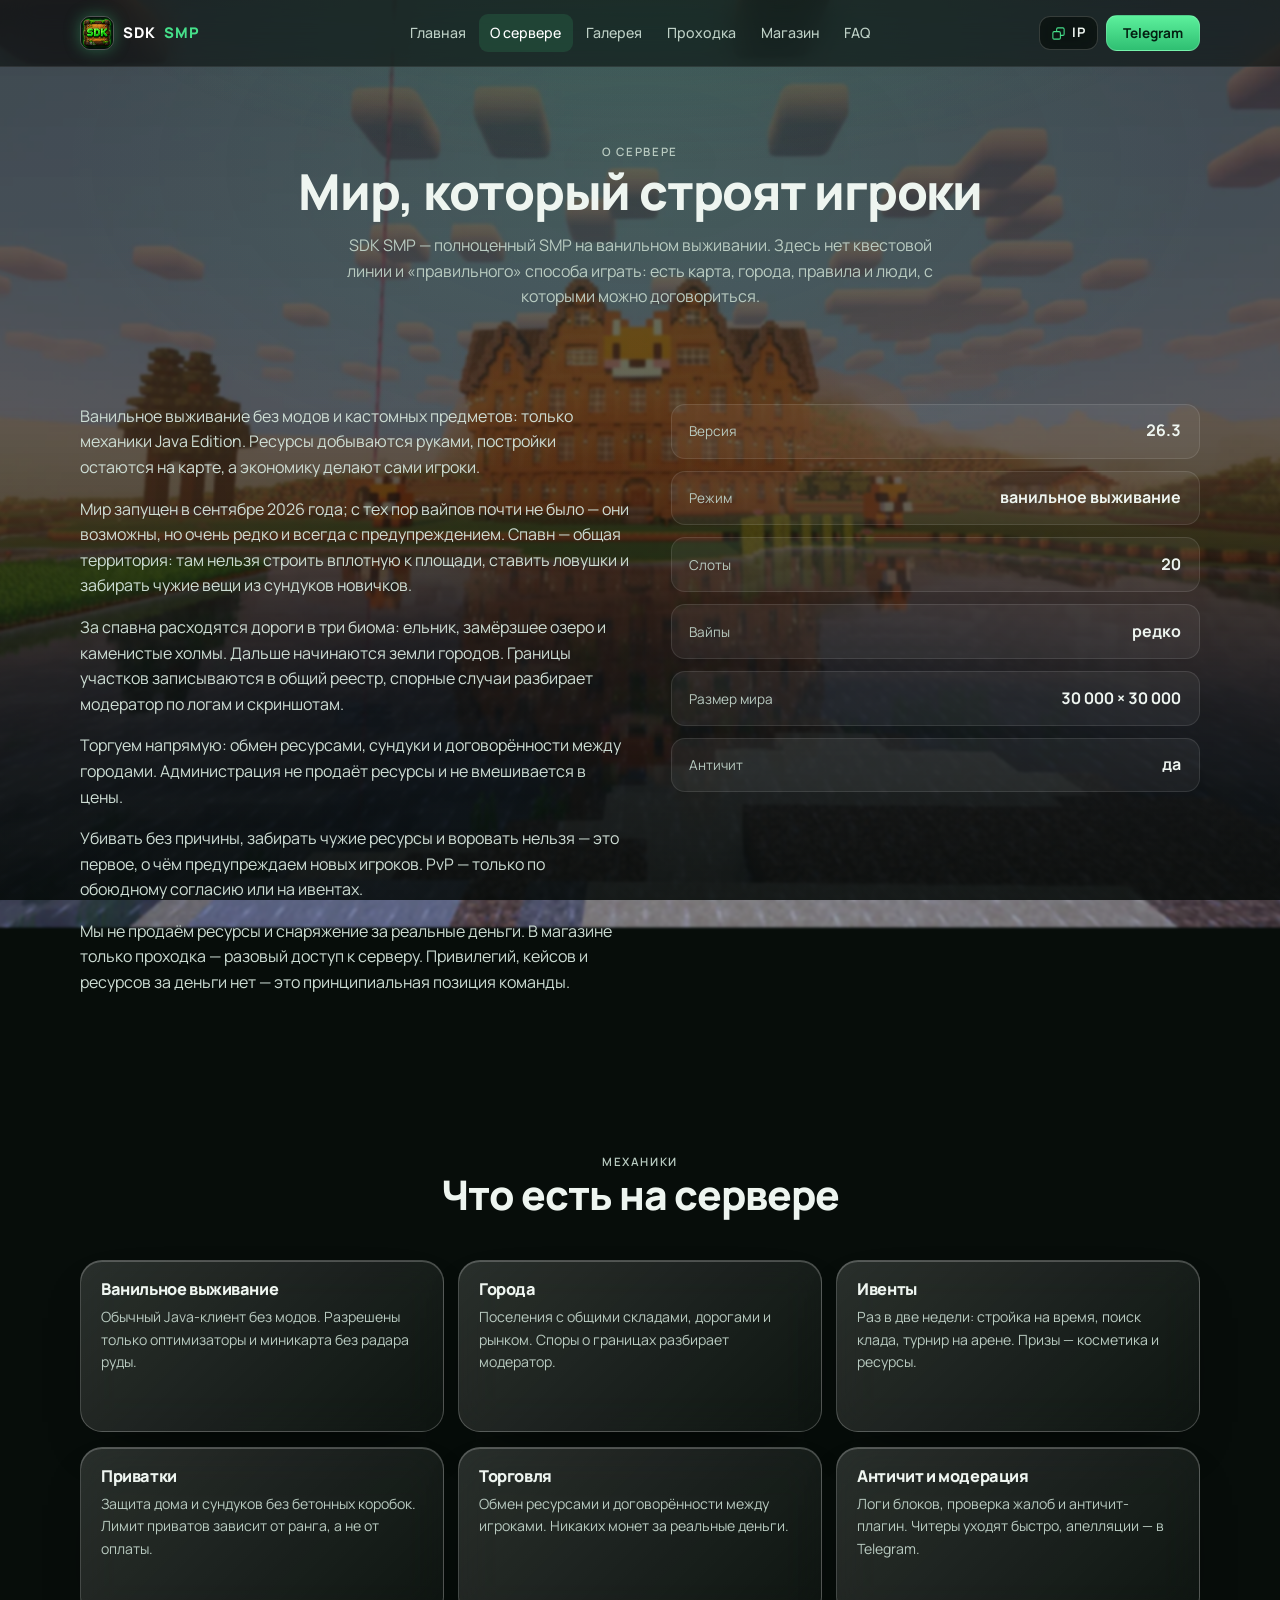
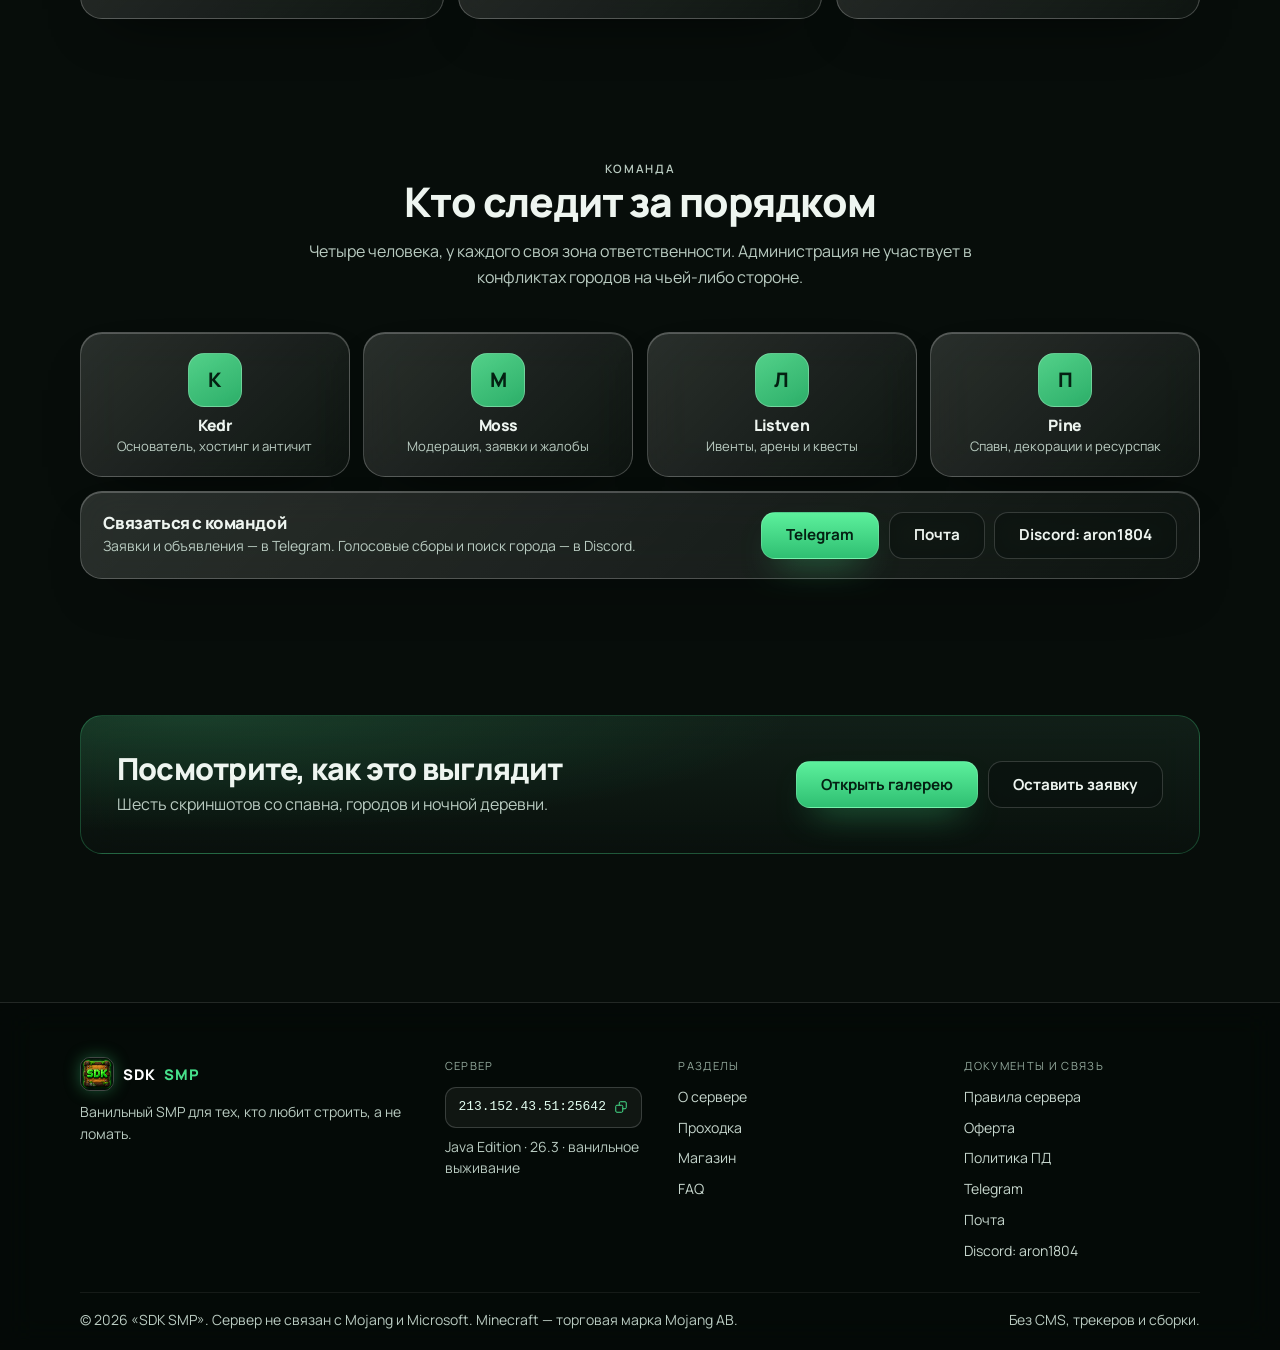
==== about.html @ 823f4a0c "Add files via upload" ====
<!doctype html>
<html lang="ru">
<head>
<meta charset="utf-8">
<meta name="viewport" content="width=device-width, initial-scale=1">
<title>О сервере — SDK SMP</title>
<meta name="description" content="SDK SMP — полноценный SMP на ванильном выживании: города, торговля, правила и античит. Закрытый Java-сервер, редкие вайпы.">
<link rel="canonical" href="https://example.com/about.html">
<meta name="theme-color" content="#070d0a">
<meta property="og:type" content="website">
<meta property="og:locale" content="ru_RU">
<meta property="og:site_name" content="SDK SMP">
<meta property="og:title" content="О сервере — SDK SMP">
<meta property="og:description" content="Полноценный SMP на ванильном выживании: города, торговля и античит. Редкие вайпы.">
<meta property="og:url" content="https://example.com/about.html">
<meta property="og:image" content="https://example.com/assets/img/og.jpg">
<meta name="twitter:card" content="summary_large_image">
<link rel="icon" href="assets/img/favicon.png" type="image/png">
<link rel="apple-touch-icon" href="assets/img/apple-touch-icon.png">
<link rel="preconnect" href="https://fonts.googleapis.com">
<link rel="preconnect" href="https://fonts.gstatic.com" crossorigin>
<link href="https://fonts.googleapis.com/css2?family=Manrope:wght@400;500;700;800&display=swap" rel="stylesheet">
<script>document.documentElement.classList.add("js");</script>
<link rel="stylesheet" href="assets/css/style.css">
<script src="assets/js/config.js" defer></script>
<script src="assets/js/app.js" defer></script>
</head>
<body>
<a class="skip" href="#main">Перейти к содержимому</a>

<header class="top">
  <div class="shell top__in">
    <a class="logo" href="index.html"><img class="logo__mark" src="assets/img/logo-128.png" alt="" width="34" height="34">SDK <b>SMP</b></a>
    <nav class="menu" id="menu" aria-label="Основная навигация">
      <a href="index.html">Главная</a>
      <a href="about.html" class="is-active" aria-current="page">О сервере</a>
      <a href="gallery.html">Галерея</a>
      <a href="join.html">Проходка</a>
      <a href="store.html">Магазин</a>
      <a href="faq.html">FAQ</a>
    </nav>
    <div class="top__act">
      <button class="btn btn--dark btn--sm head-ip" type="button" data-copy-ip aria-label="Скопировать IP сервера"><svg viewBox="0 0 24 24" width="15" height="15" aria-hidden="true"><path d="M9 9V5a2 2 0 0 1 2-2h8a2 2 0 0 1 2 2v8a2 2 0 0 1-2 2h-4M3 11a2 2 0 0 1 2-2h8a2 2 0 0 1 2 2v8a2 2 0 0 1-2 2H5a2 2 0 0 1-2-2z" fill="none" stroke="currentColor" stroke-width="1.7" stroke-linejoin="round"/></svg><span>IP</span></button>
      <a class="btn btn--green btn--sm" href="#" data-link="telegram">Telegram</a>
      <button class="burger" type="button" aria-expanded="false" aria-controls="menu" aria-label="Открыть меню"><span></span><span></span><span></span></button>
    </div>
  </div>
</header>

<main id="main">
  <section class="page-head">
    <div class="shell">
      <p class="eyebrow">О сервере</p>
      <h1>Мир, который строят игроки</h1>
      <p>SDK SMP — полноценный SMP на ванильном выживании. Здесь нет квестовой линии и «правильного» способа играть: есть карта, города, правила и люди, с которыми можно договориться.</p>
    </div>
  </section>

  <section class="section section--tight">
    <div class="shell">
      <div class="about">
        <div data-reveal>
          <p>Ванильное выживание без модов и кастомных предметов: только механики Java Edition. Ресурсы добываются руками, постройки остаются на карте, а экономику делают сами игроки.</p>
          <p>Мир запущен в сентябре 2026 года; с тех пор вайпов почти не было — они возможны, но очень редко и всегда с предупреждением. Спавн — общая территория: там нельзя строить вплотную к площади, ставить ловушки и забирать чужие вещи из сундуков новичков.</p>
          <p>За спавна расходятся дороги в три биома: ельник, замёрзшее озеро и каменистые холмы. Дальше начинаются земли городов. Границы участков записываются в общий реестр, спорные случаи разбирает модератор по логам и скриншотам.</p>
          <p>Торгуем напрямую: обмен ресурсами, сундуки и договорённости между городами. Администрация не продаёт ресурсы и не вмешивается в цены.</p>
          <p>Убивать без причины, забирать чужие ресурсы и воровать нельзя — это первое, о чём предупреждаем новых игроков. PvP — только по обоюдному согласию или на ивентах.</p>
          <p>Мы не продаём ресурсы и снаряжение за реальные деньги. В магазине только проходка — разовый доступ к серверу. Привилегий, кейсов и ресурсов за деньги нет — это принципиальная позиция команды.</p>
        </div>

        <aside class="about__aside" data-reveal aria-label="Параметры сервера">
          <div class="aside-row"><span>Версия</span><b data-server="version">26.3</b></div>
          <div class="aside-row"><span>Режим</span><b data-server="mode">ванильное выживание</b></div>
          <div class="aside-row"><span>Слоты</span><b data-server="maxSlots">20</b></div>
          <div class="aside-row"><span>Вайпы</span><b>редко</b></div>
          <div class="aside-row"><span>Размер мира</span><b>30 000 × 30 000</b></div>
          <div class="aside-row"><span>Античит</span><b>да</b></div>
        </aside>
      </div>
    </div>
  </section>

  <section class="section section--tight">
    <div class="shell">
      <div class="section__head" data-reveal>
        <p class="eyebrow">Механики</p>
        <h2>Что есть на сервере</h2>
      </div>

      <div class="cards" data-reveal>
        <article class="tile glass">
          <h3>Ванильное выживание</h3>
          <p>Обычный Java-клиент без модов. Разрешены только оптимизаторы и миникарта без радара руды.</p>
        </article>
        <article class="tile glass">
          <h3>Города</h3>
          <p>Поселения с общими складами, дорогами и рынком. Споры о границах разбирает модератор.</p>
        </article>
        <article class="tile glass">
          <h3>Ивенты</h3>
          <p>Раз в две недели: стройка на время, поиск клада, турнир на арене. Призы — косметика и ресурсы.</p>
        </article>
        <article class="tile glass">
          <h3>Приватки</h3>
          <p>Защита дома и сундуков без бетонных коробок. Лимит приватов зависит от ранга, а не от оплаты.</p>
        </article>
        <article class="tile glass">
          <h3>Торговля</h3>
          <p>Обмен ресурсами и договорённости между игроками. Никаких монет за реальные деньги.</p>
        </article>
        <article class="tile glass">
          <h3>Античит и модерация</h3>
          <p>Логи блоков, проверка жалоб и античит-плагин. Читеры уходят быстро, апелляции — в Telegram.</p>
        </article>
      </div>
    </div>
  </section>

  <section class="section section--tight">
    <div class="shell">
      <div class="section__head" data-reveal>
        <p class="eyebrow">Команда</p>
        <h2>Кто следит за порядком</h2>
        <p>Четыре человека, у каждого своя зона ответственности. Администрация не участвует в конфликтах городов на чьей-либо стороне.</p>
      </div>

      <div class="team" data-reveal>
        <article class="member glass"><span class="avatar" aria-hidden="true">К</span><h3>Kedr</h3><p>Основатель, хостинг и античит</p></article>
        <article class="member glass"><span class="avatar" aria-hidden="true">М</span><h3>Moss</h3><p>Модерация, заявки и жалобы</p></article>
        <article class="member glass"><span class="avatar" aria-hidden="true">Л</span><h3>Listven</h3><p>Ивенты, арены и квесты</p></article>
        <article class="member glass"><span class="avatar" aria-hidden="true">П</span><h3>Pine</h3><p>Спавн, декорации и ресурспак</p></article>
      </div>

      <div class="contacts glass" data-reveal>
        <div>
          <h3>Связаться с командой</h3>
          <p class="small muted">Заявки и объявления — в Telegram. Голосовые сборы и поиск города — в Discord.</p>
        </div>
        <div class="contacts__act">
          <a class="btn btn--green" href="#" data-link="telegram">Telegram</a>
          <button class="btn btn--dark" type="button" data-copy-text="aronnman1345@gmail.com">Почта</button>
          <button class="btn btn--dark" type="button" data-copy-text="aron1804">Discord: aron1804</button>
        </div>
      </div>
    </div>
  </section>

  <section class="section section--tight">
    <div class="shell">
      <div class="cta" data-reveal>
        <div>
          <h2>Посмотрите, как это выглядит</h2>
          <p>Шесть скриншотов со спавна, городов и ночной деревни.</p>
        </div>
        <div class="cta__act">
          <a class="btn btn--green" href="gallery.html">Открыть галерею</a>
          <a class="btn btn--dark" href="join.html">Оставить заявку</a>
        </div>
      </div>
    </div>
  </section>
</main>

<footer class="site-foot">
  <div class="shell foot">
    <div>
      <a class="logo" href="index.html"><img class="logo__mark" src="assets/img/logo-128.png" alt="" width="34" height="34">SDK <b>SMP</b></a>
      <p class="small muted">Ванильный SMP для тех, кто любит строить, а не ломать.</p>
    </div>
    <div>
      <p class="foot__t">Сервер</p>
      <button class="ipcopy" type="button" data-copy-ip aria-label="Скопировать IP сервера">
        <code data-ip>213.152.43.51:25642</code>
        <svg viewBox="0 0 24 24" width="14" height="14" aria-hidden="true"><path d="M9 9V5a2 2 0 0 1 2-2h8a2 2 0 0 1 2 2v8a2 2 0 0 1-2 2h-4M3 11a2 2 0 0 1 2-2h8a2 2 0 0 1 2 2v8a2 2 0 0 1-2 2H5a2 2 0 0 1-2-2z" fill="none" stroke="currentColor" stroke-width="1.7" stroke-linejoin="round"/></svg>
      </button>
      <p class="small muted">Java Edition · <span data-server="version">26.3</span> · <span data-server="mode">ванильное выживание</span></p>
    </div>
    <div>
      <p class="foot__t">Разделы</p>
      <ul class="foot__links">
        <li><a href="about.html">О сервере</a></li>
        <li><a href="join.html">Проходка</a></li>
        <li><a href="store.html">Магазин</a></li>
        <li><a href="faq.html">FAQ</a></li>
      </ul>
    </div>
    <div>
      <p class="foot__t">Документы и связь</p>
      <ul class="foot__links">
        <li><a href="rules.html">Правила сервера</a></li>
        <li><a href="offer.html">Оферта</a></li>
        <li><a href="privacy.html">Политика ПД</a></li>
        <li><a href="https://t.me/aron1478">Telegram</a></li>
        <li><button class="linklike" type="button" data-copy-text="aronnman1345@gmail.com">Почта</button></li>
        <li><button class="linklike" type="button" data-copy-text="aron1804">Discord: aron1804</button></li>
      </ul>
    </div>
  </div>
  <div class="shell foot__bottom">
    <p class="small muted">© <span data-year>2026</span> «<span data-server="name">SDK SMP</span>». Сервер не связан с Mojang и Microsoft. Minecraft — торговая марка Mojang AB.</p>
    <p class="small muted">Без CMS, трекеров и сборки.</p>
  </div>
</footer>

<div class="toast" id="toast" role="status" aria-live="polite"></div>
</body>
</html>
---- assets/css/style.css ----
/* ==========================================================================
   SDK SMP — матовое стекло (glassmorphism), тёмный лес, один зелёный акцент.
   Без сборки: tokens → база → шапка → герой → секции → компоненты → футер →
   лайтбокс/тост → документы → адаптив → reduced-motion.
   ========================================================================== */

:root {
  color-scheme: dark;
  --bg: #070d0a;
  --bg-2: #0b1410;
  --panel: rgba(18, 28, 23, 0.58);
  --panel-2: rgba(255, 255, 255, 0.055);
  --panel-tint: rgba(52, 160, 110, 0.14);
  --line: rgba(255, 255, 255, 0.1);
  --line-strong: rgba(255, 255, 255, 0.17);
  --text: #eef5f0;
  --muted: #b9cbc1;
  --accent: #46e08a;
  --accent-2: #2fbf72;
  --accent-ink: #042012;
  --danger: #f4847c;
  --radius: 22px;
  --radius-sm: 14px;
  --blur: blur(20px) saturate(135%);
  --shadow: 0 28px 70px -40px rgba(0, 0, 0, 0.95);
  --ease: 170ms ease;
  --shell: 1120px;
  --font: "Manrope", system-ui, -apple-system, "Segoe UI", Roboto, Arial, sans-serif;
}

*,
*::before,
*::after { box-sizing: border-box; }

html { -webkit-text-size-adjust: 100%; scroll-behavior: smooth; scroll-padding-top: 84px; background: var(--bg); }

body {
  margin: 0;
  font-family: var(--font);
  font-size: 16px;
  line-height: 1.6;
  color: var(--text);
  background: transparent;
  min-height: 100vh;
  overflow-x: hidden;
}

/* общий фон всех страниц: фото лишь чуть размыто */
body::before {
  content: "";
  position: fixed;
  inset: -2%;
  z-index: -2;
  background-image: url("../img/bg.jpg");
  background-image: image-set(url("../img/bg.webp") type("image/webp"), url("../img/bg.jpg") type("image/jpeg"));
  background-position: center;
  background-size: cover;
  filter: blur(1px) brightness(0.88) saturate(1.05);
  transform: scale(1.02);
  pointer-events: none;
}

body::after {
  content: "";
  position: fixed;
  inset: 0;
  z-index: -1;
  background:
    radial-gradient(70% 55% at 50% 18%, rgba(70, 224, 138, 0.08), transparent 65%),
    linear-gradient(180deg, rgba(4, 9, 7, 0.58) 0%, rgba(4, 9, 7, 0.55) 45%, rgba(4, 9, 7, 0.85) 100%);
  pointer-events: none;
}

img { max-width: 100%; height: auto; display: block; }
a { color: var(--accent); text-decoration: none; }
a:hover { text-decoration: underline; text-underline-offset: 3px; }

h1, h2, h3, h4 {
  margin: 0 0 0.5em;
  line-height: 1.1;
  letter-spacing: -0.025em;
  font-weight: 800;
}
p { margin: 0 0 1em; }
ul, ol { margin: 0 0 1em; padding-left: 1.2em; }
code {
  font-family: ui-monospace, SFMono-Regular, Menlo, Consolas, monospace;
  font-size: 0.92em;
  color: #c9ffe3;
}
:focus-visible { outline: 2px solid var(--accent); outline-offset: 3px; border-radius: 6px; }
::selection { background: rgba(70, 224, 138, 0.32); color: #fff; }

.shell { width: min(100% - 2.25rem, var(--shell)); margin-inline: auto; }
.muted { color: var(--muted); }
.small { font-size: 0.875rem; line-height: 1.55; }
.center { text-align: center; }
.skip {
  position: absolute;
  left: 1rem;
  top: -4rem;
  z-index: 200;
  padding: 0.6rem 1rem;
  border-radius: 10px;
  background: var(--accent);
  color: var(--accent-ink);
  font-weight: 700;
}
.skip:focus { top: 1rem; }

/* ---------- стекло ---------- */
.glass {
  background-color: rgba(8, 14, 11, 0.5);
  background-image: linear-gradient(135deg, rgba(255, 255, 255, 0.14), rgba(255, 255, 255, 0.03));
  border: 1px solid rgba(255, 255, 255, 0.22);
  border-radius: var(--radius);
  -webkit-backdrop-filter: var(--blur);
  backdrop-filter: var(--blur);
  box-shadow: 0 24px 60px -34px rgba(0, 0, 0, 0.9), inset 0 1px 0 rgba(255, 255, 255, 0.22);
}
.glass--flat { background: var(--panel-2); }

/* ---------- кнопки ---------- */
.btn {
  display: inline-flex;
  align-items: center;
  justify-content: center;
  gap: 0.5rem;
  padding: 0.85rem 1.5rem;
  border-radius: 14px;
  border: 1px solid transparent;
  font: inherit;
  font-weight: 700;
  font-size: 0.95rem;
  line-height: 1.2;
  color: var(--text);
  background: transparent;
  cursor: pointer;
  text-decoration: none;
  transition: background-color var(--ease), border-color var(--ease), color var(--ease), transform var(--ease), box-shadow var(--ease);
}
.btn:hover { text-decoration: none; transform: translateY(-1px); }
.btn:active { transform: translateY(0); }

.btn--green {
  color: var(--accent-ink);
  background: linear-gradient(180deg, #5cf09c, var(--accent-2));
  border-color: rgba(255, 255, 255, 0.16);
  box-shadow: 0 16px 36px -18px rgba(70, 224, 138, 0.85);
}
.btn--green:hover { filter: brightness(1.04); box-shadow: 0 18px 42px -18px rgba(70, 224, 138, 0.95); }

.btn--dark {
  color: var(--text);
  background: rgba(10, 18, 14, 0.66);
  border-color: var(--line-strong);
  -webkit-backdrop-filter: blur(12px);
  backdrop-filter: blur(12px);
}
.btn--dark:hover { background: rgba(24, 38, 30, 0.8); border-color: rgba(255, 255, 255, 0.3); }

.btn--sm { padding: 0.55rem 1rem; font-size: 0.85rem; border-radius: 11px; }
.btn--wide { width: 100%; }

.btn[aria-disabled="true"] { opacity: 0.55; cursor: not-allowed; box-shadow: none; }
.btn[aria-disabled="true"]:hover { transform: none; filter: none; }

/* ---------- шапка ---------- */
.top {
  position: fixed;
  inset: 0 0 auto;
  z-index: 60;
  background: rgba(7, 13, 10, 0.58);
  border-bottom: 1px solid rgba(255, 255, 255, 0.08);
  -webkit-backdrop-filter: blur(16px) saturate(130%);
  backdrop-filter: blur(16px) saturate(130%);
}
.top__in {
  display: grid;
  grid-template-columns: 1fr auto 1fr;
  align-items: center;
  gap: 0.75rem;
  min-height: 66px;
}
.logo {
  display: inline-flex;
  align-items: center;
  gap: 0.55rem;
  color: #fff;
  font-weight: 800;
  font-size: 0.92rem;
  letter-spacing: 0.06em;
  white-space: nowrap;
}
.logo:hover { text-decoration: none; }
.logo b { color: var(--accent); font-weight: 800; }
.logo__mark {
  width: 34px;
  height: 34px;
  border-radius: 10px;
  object-fit: cover;
  border: 1px solid rgba(255, 255, 255, 0.25);
  box-shadow: 0 0 16px rgba(70, 224, 138, 0.35);
  flex: none;
  display: block;
}
.menu { display: flex; gap: 0.15rem; }
.menu a {
  padding: 0.45rem 0.7rem;
  border-radius: 9px;
  color: #bed0c6;
  font-size: 0.885rem;
  font-weight: 500;
  transition: color var(--ease), background-color var(--ease);
}
.menu a:hover { color: #fff; background: rgba(255, 255, 255, 0.06); text-decoration: none; }
.menu a.is-active { color: #fff; background: rgba(70, 224, 138, 0.13); }

.top__act { justify-self: end; display: flex; align-items: center; gap: 0.5rem; }

.head-ip { padding: 0.5rem 0.72rem; gap: 0.4rem; }
.head-ip svg { color: var(--accent); flex: none; }
.head-ip span { font-size: 0.82rem; letter-spacing: 0.04em; }

.burger {
  display: none;
  flex-direction: column;
  justify-content: center;
  gap: 4px;
  width: 42px;
  height: 42px;
  padding: 0 10px;
  border-radius: 11px;
  border: 1px solid var(--line-strong);
  background: rgba(255, 255, 255, 0.06);
  cursor: pointer;
}
.burger span {
  display: block;
  height: 2px;
  border-radius: 2px;
  background: var(--text);
  transition: transform var(--ease), opacity var(--ease);
}
.burger[aria-expanded="true"] span:nth-child(1) { transform: translateY(6px) rotate(45deg); }
.burger[aria-expanded="true"] span:nth-child(2) { opacity: 0; }
.burger[aria-expanded="true"] span:nth-child(3) { transform: translateY(-6px) rotate(-45deg); }

/* ---------- герой ---------- */
.hero {
  position: relative;
  isolation: isolate;
  display: grid;
  place-items: center;
  min-height: 100svh;
  padding: 118px 0 84px;
  text-align: center;
  overflow: hidden;
}
.hero__bg,
.hero__veil { position: absolute; inset: 0; z-index: -2; }
.hero__bg { overflow: hidden; }
.hero__bg picture,
.hero__bg img { width: 100%; height: 100%; object-fit: cover; }
/* фото чуть размыто; scale прячет прозрачные края от blur */
.hero__bg img {
  filter: blur(3px) saturate(1.02) brightness(0.98);
  transform: scale(1.045);
  transform-origin: center;
  animation: heroDrift 38s ease-in-out infinite alternate;
  will-change: transform;
}
.hero__veil {
  z-index: -1;
  background:
    radial-gradient(70% 55% at 50% 40%, rgba(4, 9, 7, 0.4) 0%, rgba(4, 9, 7, 0.12) 60%, rgba(4, 9, 7, 0) 100%),
    linear-gradient(180deg, rgba(4, 9, 7, 0.55) 0%, rgba(4, 9, 7, 0.16) 45%, rgba(4, 9, 7, 0.55) 100%);
}
.hero__inner { max-width: 820px; }

.badge {
  display: inline-flex;
  align-items: center;
  gap: 0.5rem;
  margin-bottom: 1.1rem;
  padding: 0.42rem 0.95rem;
  border-radius: 999px;
  border: 1px solid rgba(70, 224, 138, 0.32);
  background: rgba(70, 224, 138, 0.09);
  color: #c7f7db;
  font-size: 0.72rem;
  font-weight: 600;
  letter-spacing: 0.12em;
  text-transform: uppercase;
  -webkit-backdrop-filter: blur(10px);
  backdrop-filter: blur(10px);
}
.hero__title {
  margin: 0 0 0.45em;
  font-size: clamp(2.35rem, 6.6vw, 4.35rem);
  letter-spacing: -0.035em;
  text-wrap: balance;
  text-shadow: 0 4px 40px rgba(0, 0, 0, 0.55);
}
.hero__title span { color: var(--accent); }
.hero__lead {
  max-width: 58ch;
  margin: 0 auto 1.9rem;
  font-size: clamp(0.98rem, 2.1vw, 1.1rem);
  color: #c8d8cf;
  text-wrap: pretty;
}
.hero__actions { display: flex; flex-wrap: wrap; justify-content: center; gap: 0.7rem; }

.scroll-hint {
  position: absolute;
  left: 50%;
  bottom: 1.4rem;
  transform: translateX(-50%);
  display: inline-flex;
  flex-direction: column;
  align-items: center;
  gap: 0.25rem;
  color: #9fb3a8;
  font-size: 0.72rem;
  letter-spacing: 0.12em;
  text-transform: uppercase;
}
.scroll-hint svg { opacity: 0.75; animation: hint 2.4s ease-in-out infinite; }
@keyframes hint { 50% { transform: translateY(4px); } }

/* ---------- заголовок внутренней страницы ---------- */
.page-head {
  position: relative;
  padding: 138px 0 26px;
  text-align: center;
  background:
    radial-gradient(60% 70% at 50% 0%, rgba(50, 150, 100, 0.16), transparent 70%);
}
.page-head h1 { font-size: clamp(2rem, 5vw, 3.1rem); margin-bottom: 0.3em; }
.page-head .eyebrow { justify-content: center; }
.page-head p { max-width: 62ch; margin: 0 auto; color: var(--muted); }

.eyebrow {
  display: inline-flex;
  align-items: center;
  gap: 0.5rem;
  margin: 0 0 0.8rem;
  color: #9ec9b1;
  font-size: 0.72rem;
  font-weight: 600;
  letter-spacing: 0.14em;
  text-transform: uppercase;
}

/* ---------- статус ---------- */
.status-card {
  width: min(580px, 100%);
  margin: 2rem auto 0;
  padding: 18px 20px 16px;
  text-align: left;
  border-radius: 18px;
  border: 1px solid rgba(70, 224, 138, 0.3);
  background: linear-gradient(180deg, rgba(44, 128, 88, 0.28), rgba(15, 32, 24, 0.5));
  -webkit-backdrop-filter: var(--blur);
  backdrop-filter: var(--blur);
  box-shadow: 0 26px 60px -32px rgba(0, 0, 0, 0.95), inset 0 1px 0 rgba(255, 255, 255, 0.08);
}
.status-card__top { display: flex; align-items: center; gap: 0.55rem; }
.status-dot {
  width: 9px;
  height: 9px;
  border-radius: 50%;
  background: var(--muted);
  flex: none;
  transition: background-color var(--ease), box-shadow var(--ease);
}
.status-dot[data-state="online"] { background: var(--accent); box-shadow: 0 0 0 4px rgba(70, 224, 138, 0.16); }
.status-dot[data-state="offline"] { background: var(--danger); box-shadow: 0 0 0 4px rgba(244, 132, 124, 0.16); }
.status-label {
  font-size: 0.78rem;
  font-weight: 700;
  letter-spacing: 0.13em;
  text-transform: uppercase;
  color: #c6f6da;
}
.status-updated { margin-left: auto; color: #9db3a7; font-size: 0.72rem; font-variant-numeric: tabular-nums; }
.status-grid {
  display: grid;
  grid-template-columns: repeat(2, minmax(0, 1fr));
  gap: 0.7rem;
  margin: 0.95rem 0 0.85rem;
}
.status-grid dt {
  color: #a8c4b5;
  font-size: 0.7rem;
  letter-spacing: 0.09em;
  text-transform: uppercase;
}
.status-grid dd {
  margin: 0.1rem 0 0;
  font-size: 1.05rem;
  font-weight: 700;
  font-variant-numeric: tabular-nums;
}
.status-ip {
  display: flex;
  align-items: center;
  gap: 0.6rem;
  padding-top: 0.85rem;
  border-top: 1px solid rgba(255, 255, 255, 0.1);
}
.status-ip code { flex: 1; min-width: 0; font-size: 0.92rem; overflow-wrap: anywhere; }
.copy-btn {
  display: inline-flex;
  align-items: center;
  gap: 0.35rem;
  padding: 0.4rem 0.7rem;
  border-radius: 9px;
  border: 1px solid rgba(255, 255, 255, 0.16);
  background: rgba(255, 255, 255, 0.07);
  color: var(--text);
  font: inherit;
  font-size: 0.78rem;
  cursor: pointer;
  transition: background-color var(--ease), border-color var(--ease);
}
.copy-btn:hover { background: rgba(255, 255, 255, 0.14); border-color: rgba(255, 255, 255, 0.3); }
.copy-btn svg { color: var(--accent); }

/* ---------- секции ---------- */
.section { padding: clamp(62px, 8.5vw, 104px) 0; }
.section--tight { padding: clamp(44px, 6vw, 68px) 0; }
.section__head { max-width: 700px; margin: 0 auto clamp(26px, 4vw, 42px); text-align: center; }
.section__head h2 { font-size: clamp(1.75rem, 4vw, 2.55rem); margin-bottom: 0.35em; }
.section__head p { color: var(--muted); margin: 0; }

.panel { padding: clamp(20px, 3vw, 30px); }
.panel h3 { font-size: 1.1rem; }

/* ---------- плитки ---------- */
.cards { display: grid; grid-template-columns: repeat(3, minmax(0, 1fr)); gap: 0.9rem; }
.tile {
  display: flex;
  flex-direction: column;
  gap: 0.45rem;
  padding: 1.25rem 1.25rem 1.35rem;
  min-height: 172px;
  transition: transform var(--ease), border-color var(--ease);
}
.tile:hover { transform: translateY(-2px); border-color: rgba(255, 255, 255, 0.2); }
.tile__icon {
  display: grid;
  place-items: center;
  width: 38px;
  height: 38px;
  margin-bottom: 0.35rem;
  border-radius: 11px;
  color: var(--accent);
  background: rgba(70, 224, 138, 0.1);
  border: 1px solid rgba(70, 224, 138, 0.22);
}
.tile h3 { margin: 0; font-size: 1.02rem; }
.tile p { margin: 0; color: var(--muted); font-size: 0.88rem; }

/* ---------- о сервере ---------- */
.about { display: grid; grid-template-columns: minmax(0, 1.02fr) minmax(0, 0.98fr); gap: clamp(20px, 3.2vw, 40px); align-items: start; }
.about p { color: #cdddd4; }
.about__aside { display: grid; gap: 0.75rem; }
.aside-row { display: flex; align-items: baseline; justify-content: space-between; gap: 1rem; padding: 0.85rem 1.1rem; border-radius: 14px; background: var(--panel-2); border: 1px solid var(--line); }
.aside-row span { color: var(--muted); font-size: 0.85rem; }
.aside-row b { font-variant-numeric: tabular-nums; }

/* ---------- галерея ---------- */
.gallery { display: grid; grid-template-columns: repeat(3, minmax(0, 1fr)); gap: 0.85rem; }
.shot {
  position: relative;
  display: block;
  padding: 0;
  overflow: hidden;
  aspect-ratio: 3 / 2;
  border-radius: 16px;
  border: 1px solid var(--line);
  background: rgba(255, 255, 255, 0.04);
  cursor: zoom-in;
  transition: transform var(--ease), border-color var(--ease);
}
.shot:hover { transform: translateY(-2px); border-color: rgba(255, 255, 255, 0.26); }
.shot picture,
.shot img { width: 100%; height: 100%; object-fit: cover; }
.shot img { transition: transform 240ms ease; }
.shot:hover img { transform: scale(1.03); }
.shot__cap {
  position: absolute;
  left: 0.55rem;
  bottom: 0.55rem;
  right: 0.55rem;
  padding: 0.35rem 0.6rem;
  border-radius: 9px;
  background: rgba(5, 10, 8, 0.6);
  border: 1px solid rgba(255, 255, 255, 0.12);
  -webkit-backdrop-filter: blur(8px);
  backdrop-filter: blur(8px);
  color: #e8f4ee;
  font-size: 0.78rem;
}
.gallery-more { margin-top: 1.4rem; text-align: center; }

.gallery-group + .gallery-group { margin-top: clamp(28px, 4vw, 46px); }
.group-head {
  display: flex;
  flex-wrap: wrap;
  align-items: baseline;
  justify-content: space-between;
  gap: 0.4rem;
  margin-bottom: 0.8rem;
}
.group-head h2 { font-size: clamp(1.25rem, 2.6vw, 1.55rem); margin: 0; }
.group-head p { margin: 0; }
.gallery--pair { grid-template-columns: repeat(2, minmax(0, 1fr)); }
.gallery--single { grid-template-columns: minmax(0, 1fr); justify-items: center; }
.gallery--single .shot { max-width: 760px; }

.linklike {
  padding: 0;
  border: 0;
  background: none;
  color: #c6d6cd;
  font: inherit;
  font-size: 0.88rem;
  text-align: left;
  cursor: pointer;
}
.linklike:hover { color: var(--accent); text-decoration: underline; text-underline-offset: 3px; }

/* ---------- шаги ---------- */
.steps { list-style: none; padding: 0; display: grid; grid-template-columns: repeat(3, minmax(0, 1fr)); gap: 0.85rem; counter-reset: s; }
.step { padding: 1.2rem 1.25rem; }
.step__n {
  display: inline-grid;
  place-items: center;
  width: 32px;
  height: 32px;
  margin-bottom: 0.6rem;
  border-radius: 9px;
  border: 1px solid rgba(70, 224, 138, 0.3);
  background: rgba(70, 224, 138, 0.1);
  color: var(--accent);
  font-weight: 800;
  font-size: 0.85rem;
}
.step h3 { font-size: 1rem; margin-bottom: 0.25em; }
.step p { margin: 0; color: var(--muted); font-size: 0.88rem; }

/* ---------- форма ---------- */
.join-grid { display: grid; grid-template-columns: minmax(0, 1.05fr) minmax(0, 0.95fr); gap: 0.9rem; align-items: start; }
.form { display: grid; gap: 0.8rem; }
.form h3 { margin-bottom: 0.1em; }
.form > .muted { margin: 0 0 0.3rem; }
.field { display: grid; gap: 0.3rem; font-size: 0.86rem; color: var(--muted); }
.field input,
.field select {
  width: 100%;
  padding: 0.72rem 0.85rem;
  font: inherit;
  font-size: 0.95rem;
  color: var(--text);
  background: rgba(6, 12, 9, 0.5);
  border: 1px solid rgba(255, 255, 255, 0.15);
  border-radius: 11px;
  transition: border-color var(--ease), background-color var(--ease);
}
.field input::placeholder { color: #8fa198; }
.field input:hover,
.field select:hover { border-color: rgba(255, 255, 255, 0.28); }
.field input:focus,
.field select:focus { border-color: var(--accent); background: rgba(6, 12, 9, 0.65); }
.field select option { background: #fff; color: #08120d; }
.form .btn { justify-self: start; margin-top: 0.15rem; }
.form-status { min-height: 1.5em; margin: 0; color: var(--accent); font-size: 0.86rem; }

.rules h3 { margin-bottom: 0.2em; }
.list { padding-left: 1.1rem; margin: 0 0 0.6rem; }
.list li { margin-bottom: 0.45rem; color: #cdddd4; font-size: 0.92rem; }
.list--num { list-style: decimal; }

/* ---------- магазин ---------- */
.products { display: grid; grid-template-columns: repeat(4, minmax(0, 1fr)); gap: 0.85rem; }
.product { display: flex; flex-direction: column; gap: 0.35rem; padding: 1.2rem; }
.product h3 { font-size: 1.05rem; margin-bottom: 0.05em; }
.product__term {
  align-self: flex-start;
  margin: 0 0 0.4rem;
  padding: 0.14rem 0.55rem;
  border-radius: 999px;
  border: 1px solid var(--line);
  background: rgba(255, 255, 255, 0.05);
  color: var(--muted);
  font-size: 0.72rem;
}
.product p { font-size: 0.86rem; color: var(--muted); }
.product__price { margin: auto 0 0.7rem; font-size: 1.5rem; font-weight: 800; color: var(--accent); font-variant-numeric: tabular-nums; }
.products + .cards { margin-top: 0.9rem; }
.products--one { grid-template-columns: minmax(0, 460px); justify-content: center; }
.products--one .product { padding: 1.5rem 1.5rem 1.6rem; }

/* ---------- команда ---------- */
.team { display: grid; grid-template-columns: repeat(4, minmax(0, 1fr)); gap: 0.85rem; }
.member { padding: 1.2rem; text-align: center; }
.avatar {
  display: grid;
  place-items: center;
  width: 54px;
  height: 54px;
  margin: 0 auto 0.65rem;
  border-radius: 16px;
  border: 1px solid rgba(255, 255, 255, 0.22);
  background: linear-gradient(150deg, rgba(92, 240, 156, 0.85), rgba(47, 191, 114, 0.9));
  color: var(--accent-ink);
  font-size: 1.25rem;
  font-weight: 800;
}
.member h3 { font-size: 0.98rem; margin-bottom: 0.1em; }
.member p { margin: 0; color: var(--muted); font-size: 0.82rem; }

.contacts {
  display: flex;
  flex-wrap: wrap;
  align-items: center;
  justify-content: space-between;
  gap: 1rem;
  margin-top: 0.9rem;
  padding: 1.2rem 1.35rem;
}
.contacts h3 { font-size: 1.05rem; margin-bottom: 0.15em; }
.contacts p { margin: 0; }
.contacts__act { display: flex; gap: 0.6rem; flex-wrap: wrap; }

/* ---------- FAQ ---------- */
.faq { display: grid; gap: 0.55rem; max-width: 860px; margin-inline: auto; }
.qa { padding: 0.15rem 1.05rem; border-radius: 15px; }
.qa summary {
  display: flex;
  align-items: center;
  justify-content: space-between;
  gap: 1rem;
  padding: 0.9rem 0;
  font-weight: 700;
  font-size: 0.96rem;
  cursor: pointer;
  list-style: none;
}
.qa summary::-webkit-details-marker { display: none; }
.qa summary::after {
  content: "+";
  flex: none;
  width: 1.35rem;
  height: 1.35rem;
  display: grid;
  place-items: center;
  border-radius: 7px;
  border: 1px solid var(--line);
  color: var(--accent);
  font-size: 0.95rem;
  line-height: 1;
}
.qa[open] summary::after { content: "−"; background: rgba(70, 224, 138, 0.1); }
.qa p { margin: 0 0 0.95rem; color: #c9d9d0; font-size: 0.9rem; }

/* ---------- CTA-полоса ---------- */
.cta {
  position: relative;
  overflow: hidden;
  display: flex;
  flex-wrap: wrap;
  align-items: center;
  justify-content: space-between;
  gap: 1.2rem;
  padding: clamp(22px, 3.4vw, 36px);
  border-radius: var(--radius);
  border: 1px solid rgba(70, 224, 138, 0.26);
  background:
    radial-gradient(90% 140% at 10% 0%, rgba(70, 224, 138, 0.16), transparent 60%),
    linear-gradient(180deg, rgba(20, 36, 28, 0.8), rgba(10, 18, 14, 0.8));
  -webkit-backdrop-filter: var(--blur);
  backdrop-filter: var(--blur);
}
.cta h2 { font-size: clamp(1.35rem, 3vw, 1.9rem); margin-bottom: 0.2em; }
.cta p { margin: 0; color: var(--muted); }
.cta__act { display: flex; gap: 0.6rem; flex-wrap: wrap; }

/* ---------- футер ---------- */
.site-foot {
  margin-top: clamp(40px, 7vw, 80px);
  padding: clamp(34px, 5vw, 54px) 0 1.2rem;
  border-top: 1px solid rgba(255, 255, 255, 0.12);
  background: rgba(4, 8, 6, 0.55);
  -webkit-backdrop-filter: blur(18px) saturate(140%);
  backdrop-filter: blur(18px) saturate(140%);
}
.foot { display: grid; grid-template-columns: 1.3fr 0.8fr 1fr 0.9fr; gap: 1.5rem; }
.foot__t { margin: 0 0 0.55rem; color: #93a89c; font-size: 0.7rem; letter-spacing: 0.12em; text-transform: uppercase; }
.foot__links { list-style: none; padding: 0; margin: 0; display: grid; gap: 0.32rem; }
.foot__links a { color: #c6d6cd; font-size: 0.88rem; }
.foot__links a:hover { color: var(--accent); }
.foot .logo { margin-bottom: 0.6rem; }

.ipcopy {
  display: inline-flex;
  align-items: center;
  gap: 0.5rem;
  margin: 0.2rem 0 0.5rem;
  padding: 0.55rem 0.8rem;
  border-radius: 11px;
  border: 1px solid var(--line-strong);
  background: rgba(255, 255, 255, 0.05);
  color: var(--text);
  font: inherit;
  font-size: 0.88rem;
  cursor: pointer;
  transition: background-color var(--ease), border-color var(--ease);
}
.ipcopy:hover { background: rgba(255, 255, 255, 0.1); border-color: rgba(255, 255, 255, 0.3); }
.ipcopy code { color: #e4fff1; }
.ipcopy svg { color: var(--accent); }

.foot__bottom {
  display: flex;
  flex-wrap: wrap;
  justify-content: space-between;
  gap: 0.5rem;
  margin-top: 1.8rem;
  padding-top: 1rem;
  border-top: 1px solid rgba(255, 255, 255, 0.07);
}
.foot__bottom p { margin: 0; max-width: 78ch; }

/* ---------- лайтбокс ---------- */
.lb {
  position: fixed;
  inset: 0;
  width: 100%;
  max-width: none;
  height: 100%;
  max-height: none;
  margin: 0;
  padding: 0;
  border: 0;
  background: rgba(3, 6, 4, 0.94);
  color: var(--text);
}
.lb::backdrop { background: rgba(3, 6, 4, 0.72); -webkit-backdrop-filter: blur(8px); backdrop-filter: blur(8px); }
.lb__frame { position: relative; display: grid; place-items: center; height: 100%; padding: clamp(12px, 3vw, 40px); touch-action: pan-y; }
.lb__fig { margin: 0; display: grid; gap: 0.7rem; justify-items: center; max-width: min(1200px, 94vw); }
.lb__fig img {
  max-width: min(1200px, 94vw);
  max-height: 78svh;
  width: auto;
  height: auto;
  border-radius: 14px;
  border: 1px solid rgba(255, 255, 255, 0.16);
  background: rgba(255, 255, 255, 0.04);
}
.lb__cap { margin: 0; color: #cfded6; font-size: 0.88rem; text-align: center; max-width: 70ch; }
.lb__count { position: absolute; bottom: clamp(10px, 2vw, 20px); left: 50%; transform: translateX(-50%); margin: 0; color: var(--muted); font-size: 0.8rem; }
.lb__nav,
.lb__close {
  position: absolute;
  z-index: 2;
  display: grid;
  place-items: center;
  width: 44px;
  height: 44px;
  border-radius: 50%;
  border: 1px solid rgba(255, 255, 255, 0.2);
  background: rgba(255, 255, 255, 0.08);
  -webkit-backdrop-filter: blur(12px);
  backdrop-filter: blur(12px);
  color: var(--text);
  font-size: 1.45rem;
  line-height: 1;
  cursor: pointer;
  transition: background-color var(--ease), border-color var(--ease);
}
.lb__nav:hover,
.lb__close:hover { background: rgba(255, 255, 255, 0.16); border-color: rgba(255, 255, 255, 0.34); }
.lb__nav--prev { left: clamp(8px, 2vw, 28px); top: 50%; transform: translateY(-50%); }
.lb__nav--next { right: clamp(8px, 2vw, 28px); top: 50%; transform: translateY(-50%); }
.lb__close { top: clamp(10px, 2vw, 22px); right: clamp(10px, 2vw, 22px); font-size: 1.55rem; }

/* ---------- тост ---------- */
.toast {
  position: fixed;
  left: 50%;
  bottom: 1.4rem;
  z-index: 120;
  transform: translate(-50%, 12px);
  max-width: min(92vw, 420px);
  padding: 0.7rem 1.05rem;
  border-radius: 11px;
  border: 1px solid rgba(70, 224, 138, 0.42);
  background: rgba(8, 20, 14, 0.94);
  -webkit-backdrop-filter: blur(14px);
  backdrop-filter: blur(14px);
  box-shadow: 0 18px 40px -22px rgba(0, 0, 0, 0.95);
  color: var(--text);
  font-size: 0.88rem;
  text-align: center;
  opacity: 0;
  pointer-events: none;
  transition: opacity var(--ease), transform var(--ease);
}
.toast.is-on { opacity: 1; transform: translate(-50%, 0); }

/* ---------- плавные появления, фон и переходы между страницами ---------- */
@keyframes riseIn { from { opacity: 0; transform: translateY(14px); } to { opacity: 1; transform: none; } }
@keyframes heroDrift { from { transform: scale(1.045) translate3d(0, 0, 0); } to { transform: scale(1.085) translate3d(0, -1.2%, 0); } }
@keyframes dotPulse { 50% { box-shadow: 0 0 0 7px rgba(70, 224, 138, 0); } }
@keyframes vtOut { to { opacity: 0; } }
@keyframes vtIn { from { opacity: 0; transform: translateY(6px); } }

.status-dot[data-state="online"] { animation: dotPulse 3.4s ease-in-out infinite; }

@view-transition { navigation: auto; }
::view-transition-old(root) { animation: vtOut 160ms ease both; }
::view-transition-new(root) { animation: vtIn 220ms ease both; }

@media (prefers-reduced-motion: no-preference) {
  .js [data-reveal] {
    opacity: 0;
    transform: translateY(14px);
    transition: opacity 420ms cubic-bezier(0.2, 0.7, 0.2, 1), transform 420ms cubic-bezier(0.2, 0.7, 0.2, 1);
  }
  .js [data-reveal].is-in { opacity: 1; transform: none; }
  .js [data-reveal].is-in :is(.tile, .product, .member, .step, .shot, .qa) {
    animation: riseIn 520ms cubic-bezier(0.2, 0.7, 0.2, 1) both;
  }
  .js [data-reveal].is-in :is(.tile, .product, .member, .step, .shot, .qa):nth-child(2) { animation-delay: 60ms; }
  .js [data-reveal].is-in :is(.tile, .product, .member, .step, .shot, .qa):nth-child(3) { animation-delay: 120ms; }
  .js [data-reveal].is-in :is(.tile, .product, .member, .step, .shot, .qa):nth-child(4) { animation-delay: 180ms; }
  .js [data-reveal].is-in :is(.tile, .product, .member, .step, .shot, .qa):nth-child(5) { animation-delay: 240ms; }
  .js [data-reveal].is-in :is(.tile, .product, .member, .step, .shot, .qa):nth-child(6) { animation-delay: 300ms; }
}

/* ---------- документы ---------- */
.doc-page { padding: 126px 0 clamp(48px, 8vw, 88px); }
.doc { max-width: 800px; margin-inline: auto; padding: clamp(20px, 4vw, 40px); }
.doc h1 { font-size: clamp(1.75rem, 4.4vw, 2.5rem); }
.doc h2 { margin-top: 1.55em; font-size: clamp(1.1rem, 2.5vw, 1.35rem); }
.doc p, .doc li { color: #cadad1; }
.doc .small { color: var(--muted); }
.doc__back { display: inline-flex; align-items: center; gap: 0.35rem; margin-bottom: 1.1rem; color: #b9cec2; font-size: 0.88rem; }
.doc__meta { margin: 0 0 1.5em; color: var(--muted); font-size: 0.84rem; }
.doc .placeholder {
  display: block;
  margin: 0 0 1em;
  padding: 0.8rem 1rem;
  border-radius: 11px;
  border: 1px dashed rgba(70, 224, 138, 0.45);
  background: rgba(70, 224, 138, 0.07);
  color: #d6ffe7;
  font-size: 0.88rem;
}

/* ---------- адаптив ---------- */
@media (max-width: 1024px) {
  .cards { grid-template-columns: repeat(2, minmax(0, 1fr)); }
  .products { grid-template-columns: repeat(2, minmax(0, 1fr)); }
  .team { grid-template-columns: repeat(2, minmax(0, 1fr)); }
  .foot { grid-template-columns: 1fr 1fr; }
  .about { grid-template-columns: 1fr; }
  .gallery { grid-template-columns: repeat(2, minmax(0, 1fr)); }
}

@media (max-width: 900px) {
  :root { --blur: blur(10px) saturate(125%); }
  .top__in { display: flex; }
  .menu {
    position: absolute;
    top: 100%;
    left: 0;
    right: 0;
    flex-direction: column;
    gap: 0.1rem;
    padding: 0 1.15rem;
    max-height: 0;
    overflow: hidden;
    background: rgba(6, 12, 9, 0.97);
    border-bottom: 1px solid rgba(255, 255, 255, 0.08);
    transition: max-height 220ms ease, padding 220ms ease;
  }
  .menu.is-open { max-height: 460px; padding: 0.6rem 1.15rem 1rem; }
  .menu a { padding: 0.7rem 0.5rem; font-size: 0.98rem; }
  .burger { display: flex; }
  .top__act { margin-left: auto; }
  .steps,
  .join-grid { grid-template-columns: 1fr; }
  .cta { justify-content: flex-start; }
}

@media (max-width: 720px) {
  :root { --blur: blur(8px) saturate(120%); }
  body { font-size: 15.5px; }
  .hero { padding: 100px 0 56px; min-height: 92svh; }
  .hero__bg img { filter: blur(2px) saturate(1.02) brightness(0.98); }
  .hero__title { font-size: clamp(2rem, 9.5vw, 2.9rem); }
  .hero__lead { font-size: 0.95rem; margin-bottom: 1.4rem; }
  .hero__actions .btn { flex: 1 1 auto; }
  .status-card { margin-top: 1.2rem; padding: 14px 16px 12px; }
  .status-grid { grid-template-columns: repeat(2, minmax(0, 1fr)); gap: 0.5rem; }
  .status-grid dd { font-size: 0.95rem; }
  .status-ip { flex-wrap: wrap; }
  .status-ip code { flex: 1 1 100%; }
  .status-ip .copy-btn { flex: 1 1 100%; justify-content: center; }
  .cards,
  .gallery,
  .products,
  .team { grid-template-columns: 1fr; }
  .shot { aspect-ratio: 4 / 3; }
  .page-head { padding-top: 116px; }
  .foot { grid-template-columns: 1fr; }
  .lb__nav { width: 40px; height: 40px; font-size: 1.25rem; }
  .lb__fig img { max-height: 70svh; }
}

@media (max-width: 380px) {
  .menu { padding-inline: 0.9rem; }
  .status-grid { grid-template-columns: 1fr 1fr; }
  .hero__actions { flex-direction: column; }
  .hero__actions .btn { width: 100%; }
}

/* низкие экраны: статус должен быть виден без прокрутки */
@media (max-height: 800px) and (min-width: 721px) {
  .hero { align-items: center; padding: 82px 0 26px; }
  .hero__title { font-size: clamp(2rem, 4.7vw, 3.15rem); }
  .hero__lead { margin-bottom: 1.05rem; font-size: 0.98rem; }
  .badge { margin-bottom: 0.75rem; }
  .status-card { margin-top: 0.85rem; padding: 14px 18px 12px; }
  .status-grid { margin: 0.7rem 0 0.6rem; }
  .scroll-hint { display: none; }
}

@media (max-width: 380px) {
  .top__act > .btn--green { display: none; }
}

/* ---------- уважение к настройкам ---------- */
@media (prefers-reduced-motion: reduce) {
  html { scroll-behavior: auto; }
  *,
  *::before,
  *::after {
    animation-duration: 0.01ms !important;
    animation-iteration-count: 1 !important;
    transition-duration: 0.01ms !important;
  }
  .hero__bg img,
  .status-dot[data-state="online"] { animation: none !important; }
  ::view-transition-old(root),
  ::view-transition-new(root) { animation: none !important; }
  .js [data-reveal] { opacity: 1; transform: none; }
  .shot:hover img { transform: none; }
}

@media print {
  .top, .lb, .toast, .hero__bg, .hero__veil, .scroll-hint { display: none !important; }
  body { background: #fff; color: #000; }
  .glass, .status-card, .cta { background: #fff; border-color: #ccc; box-shadow: none; }
}
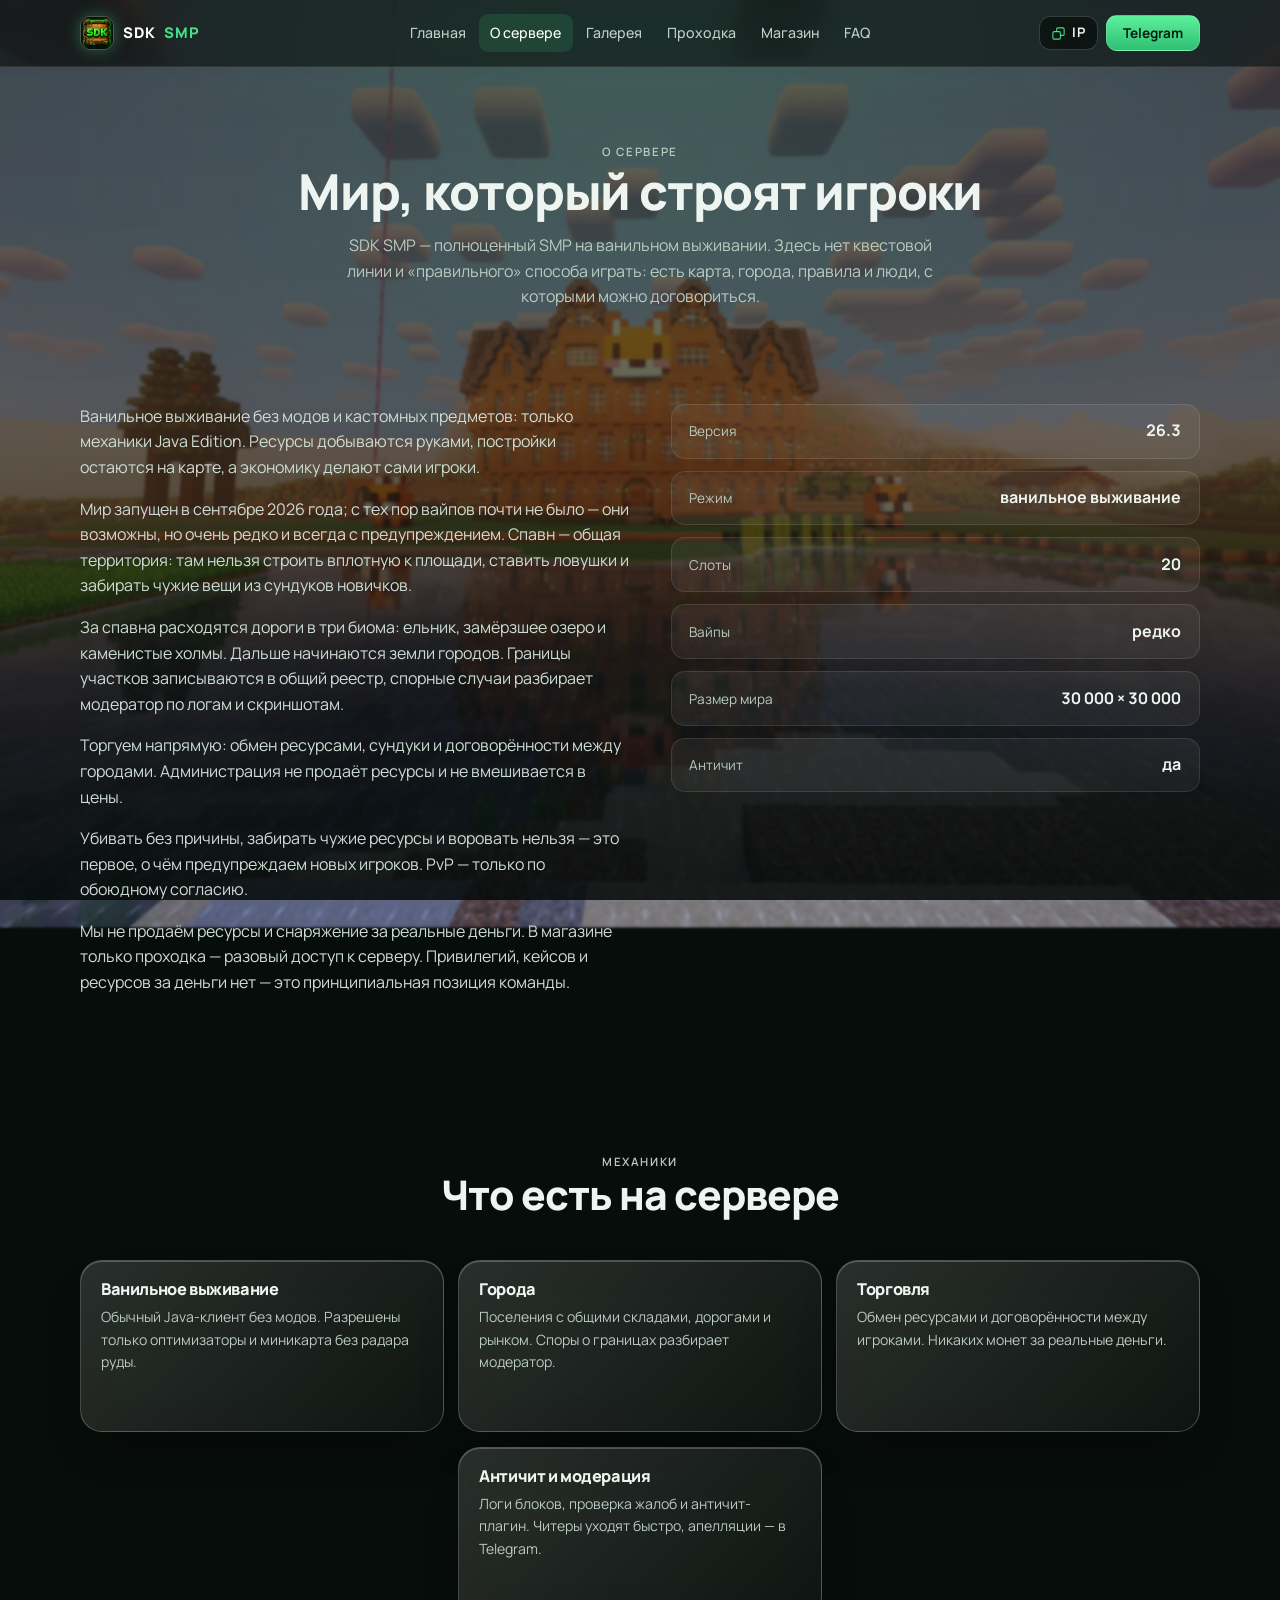
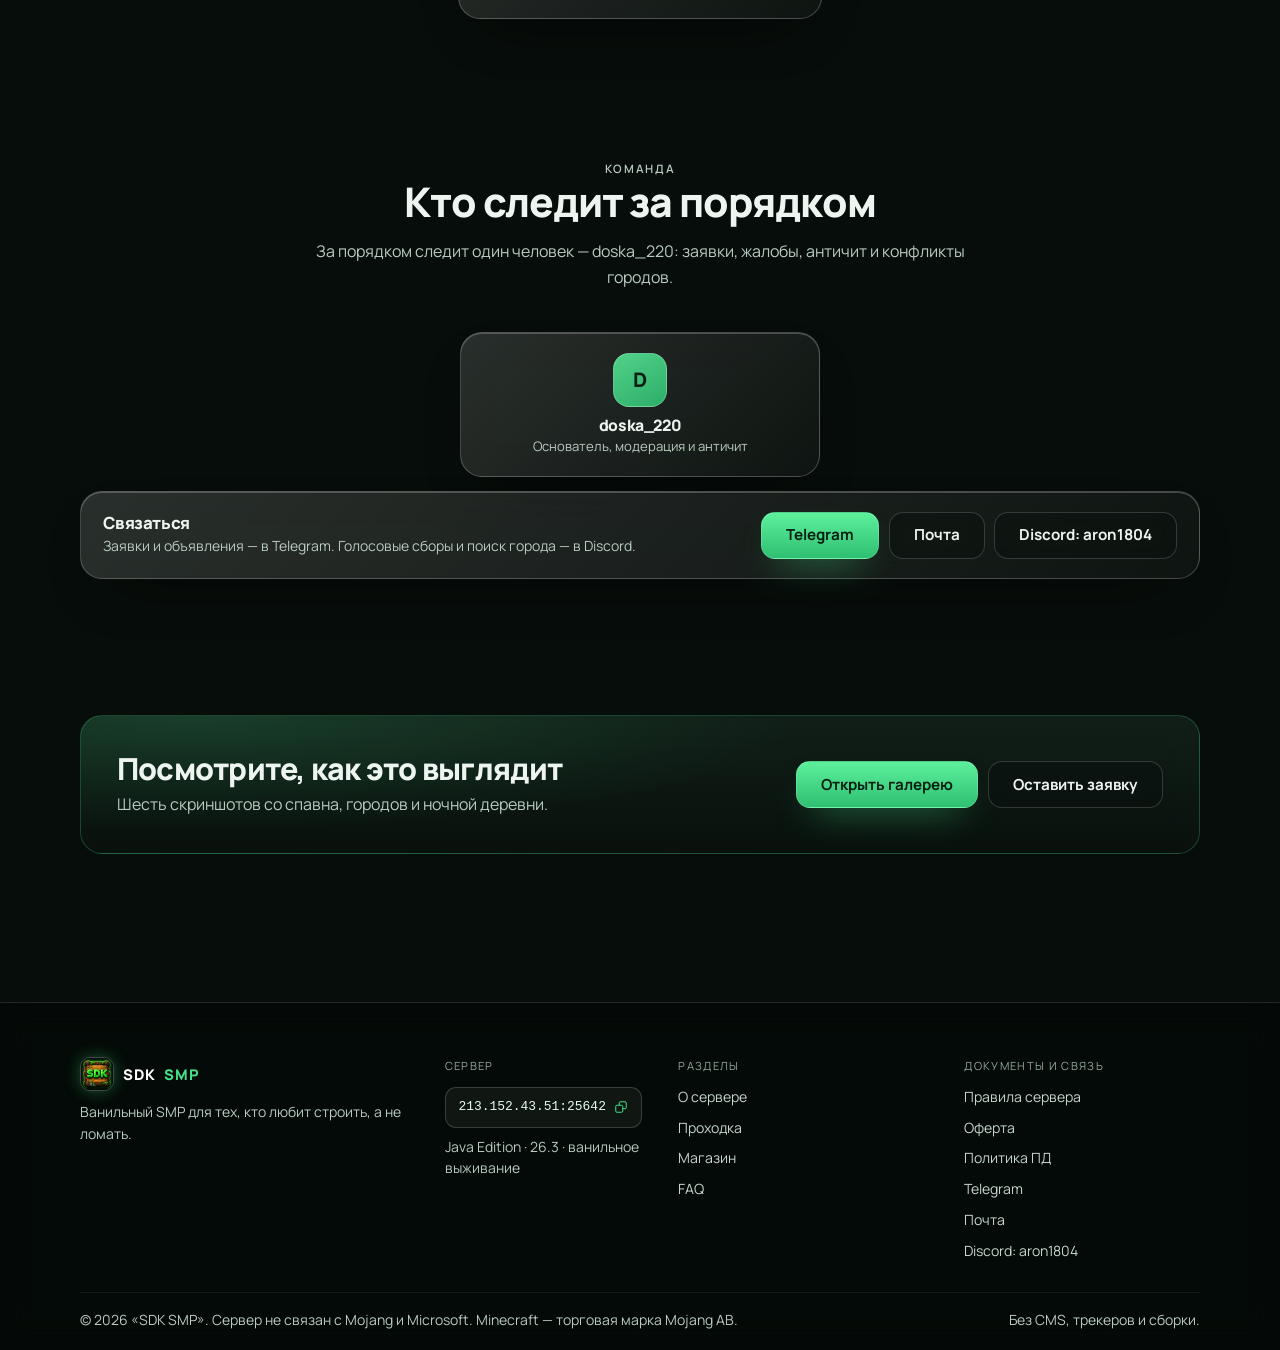
==== commit 490fd6f2: "Add files via upload" ====
--- a/about.html
+++ b/about.html
@@ -64,7 +64,7 @@
           <p>Мир запущен в сентябре 2026 года; с тех пор вайпов почти не было — они возможны, но очень редко и всегда с предупреждением. Спавн — общая территория: там нельзя строить вплотную к площади, ставить ловушки и забирать чужие вещи из сундуков новичков.</p>
           <p>За спавна расходятся дороги в три биома: ельник, замёрзшее озеро и каменистые холмы. Дальше начинаются земли городов. Границы участков записываются в общий реестр, спорные случаи разбирает модератор по логам и скриншотам.</p>
           <p>Торгуем напрямую: обмен ресурсами, сундуки и договорённости между городами. Администрация не продаёт ресурсы и не вмешивается в цены.</p>
-          <p>Убивать без причины, забирать чужие ресурсы и воровать нельзя — это первое, о чём предупреждаем новых игроков. PvP — только по обоюдному согласию или на ивентах.</p>
+          <p>Убивать без причины, забирать чужие ресурсы и воровать нельзя — это первое, о чём предупреждаем новых игроков. PvP — только по обоюдному согласию.</p>
           <p>Мы не продаём ресурсы и снаряжение за реальные деньги. В магазине только проходка — разовый доступ к серверу. Привилегий, кейсов и ресурсов за деньги нет — это принципиальная позиция команды.</p>
         </div>
 
@@ -87,7 +87,7 @@
         <h2>Что есть на сервере</h2>
       </div>
 
-      <div class="cards" data-reveal>
+      <div class="cards cards--4" data-reveal>
         <article class="tile glass">
           <h3>Ванильное выживание</h3>
           <p>Обычный Java-клиент без модов. Разрешены только оптимизаторы и миникарта без радара руды.</p>
@@ -96,15 +96,7 @@
           <h3>Города</h3>
           <p>Поселения с общими складами, дорогами и рынком. Споры о границах разбирает модератор.</p>
         </article>
-        <article class="tile glass">
-          <h3>Ивенты</h3>
-          <p>Раз в две недели: стройка на время, поиск клада, турнир на арене. Призы — косметика и ресурсы.</p>
-        </article>
-        <article class="tile glass">
-          <h3>Приватки</h3>
-          <p>Защита дома и сундуков без бетонных коробок. Лимит приватов зависит от ранга, а не от оплаты.</p>
-        </article>
-        <article class="tile glass">
+        <article class="tile glass">
           <h3>Торговля</h3>
           <p>Обмен ресурсами и договорённости между игроками. Никаких монет за реальные деньги.</p>
         </article>
@@ -121,19 +113,16 @@
       <div class="section__head" data-reveal>
         <p class="eyebrow">Команда</p>
         <h2>Кто следит за порядком</h2>
-        <p>Четыре человека, у каждого своя зона ответственности. Администрация не участвует в конфликтах городов на чьей-либо стороне.</p>
+        <p>За порядком следит один человек — doska_220: заявки, жалобы, античит и конфликты городов.</p>
       </div>
 
-      <div class="team" data-reveal>
-        <article class="member glass"><span class="avatar" aria-hidden="true">К</span><h3>Kedr</h3><p>Основатель, хостинг и античит</p></article>
-        <article class="member glass"><span class="avatar" aria-hidden="true">М</span><h3>Moss</h3><p>Модерация, заявки и жалобы</p></article>
-        <article class="member glass"><span class="avatar" aria-hidden="true">Л</span><h3>Listven</h3><p>Ивенты, арены и квесты</p></article>
-        <article class="member glass"><span class="avatar" aria-hidden="true">П</span><h3>Pine</h3><p>Спавн, декорации и ресурспак</p></article>
+      <div class="team team--one" data-reveal>
+        <article class="member glass"><span class="avatar" aria-hidden="true">D</span><h3>doska_220</h3><p>Основатель, модерация и античит</p></article>
       </div>
 
       <div class="contacts glass" data-reveal>
         <div>
-          <h3>Связаться с командой</h3>
+          <h3>Связаться</h3>
           <p class="small muted">Заявки и объявления — в Telegram. Голосовые сборы и поиск города — в Discord.</p>
         </div>
         <div class="contacts__act">
--- a/assets/css/style.css
+++ b/assets/css/style.css
@@ -440,6 +440,16 @@
 
 /* ---------- плитки ---------- */
 .cards { display: grid; grid-template-columns: repeat(3, minmax(0, 1fr)); gap: 0.9rem; }
+
+/* четыре карточки: последняя встаёт по центру второй строки */
+.cards--4 { display: flex; flex-wrap: wrap; justify-content: center; }
+.cards--4 .tile { flex: 1 1 300px; max-width: calc((100% - 1.8rem) / 3); }
+@media (max-width: 900px) {
+  .cards--4 .tile { max-width: calc((100% - 0.9rem) / 2); }
+}
+@media (max-width: 720px) {
+  .cards--4 .tile { flex-basis: 100%; max-width: 100%; }
+}
 .tile {
   display: flex;
   flex-direction: column;
@@ -605,7 +615,8 @@
 .products--one .product { padding: 1.5rem 1.5rem 1.6rem; }
 
 /* ---------- команда ---------- */
-.team { display: grid; grid-template-columns: repeat(4, minmax(0, 1fr)); gap: 0.85rem; }
+.team { display: grid; grid-template-columns: repeat(4, minmax(0, 1fr)); gap: 0.85rem; }
+.team.team--one { grid-template-columns: minmax(0, 360px); justify-content: center; }
 .member { padding: 1.2rem; text-align: center; }
 .avatar {
   display: grid;
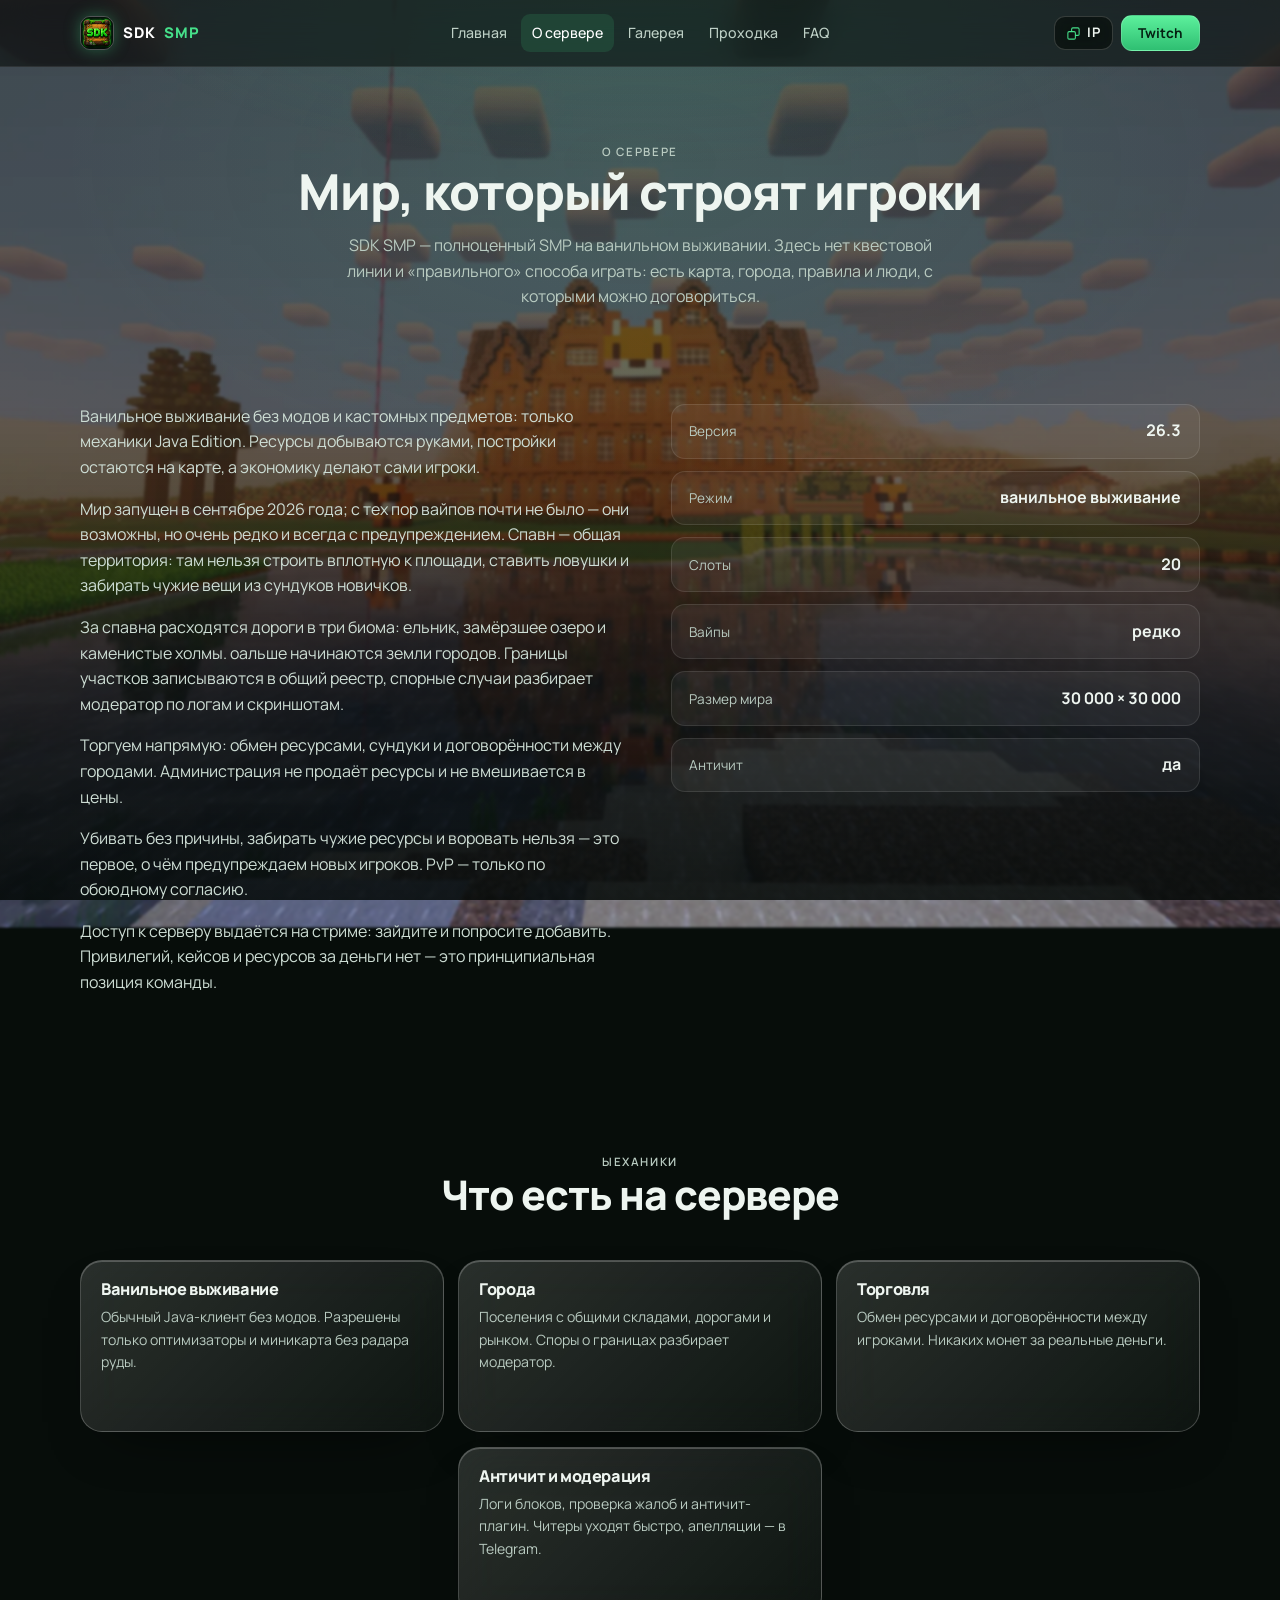
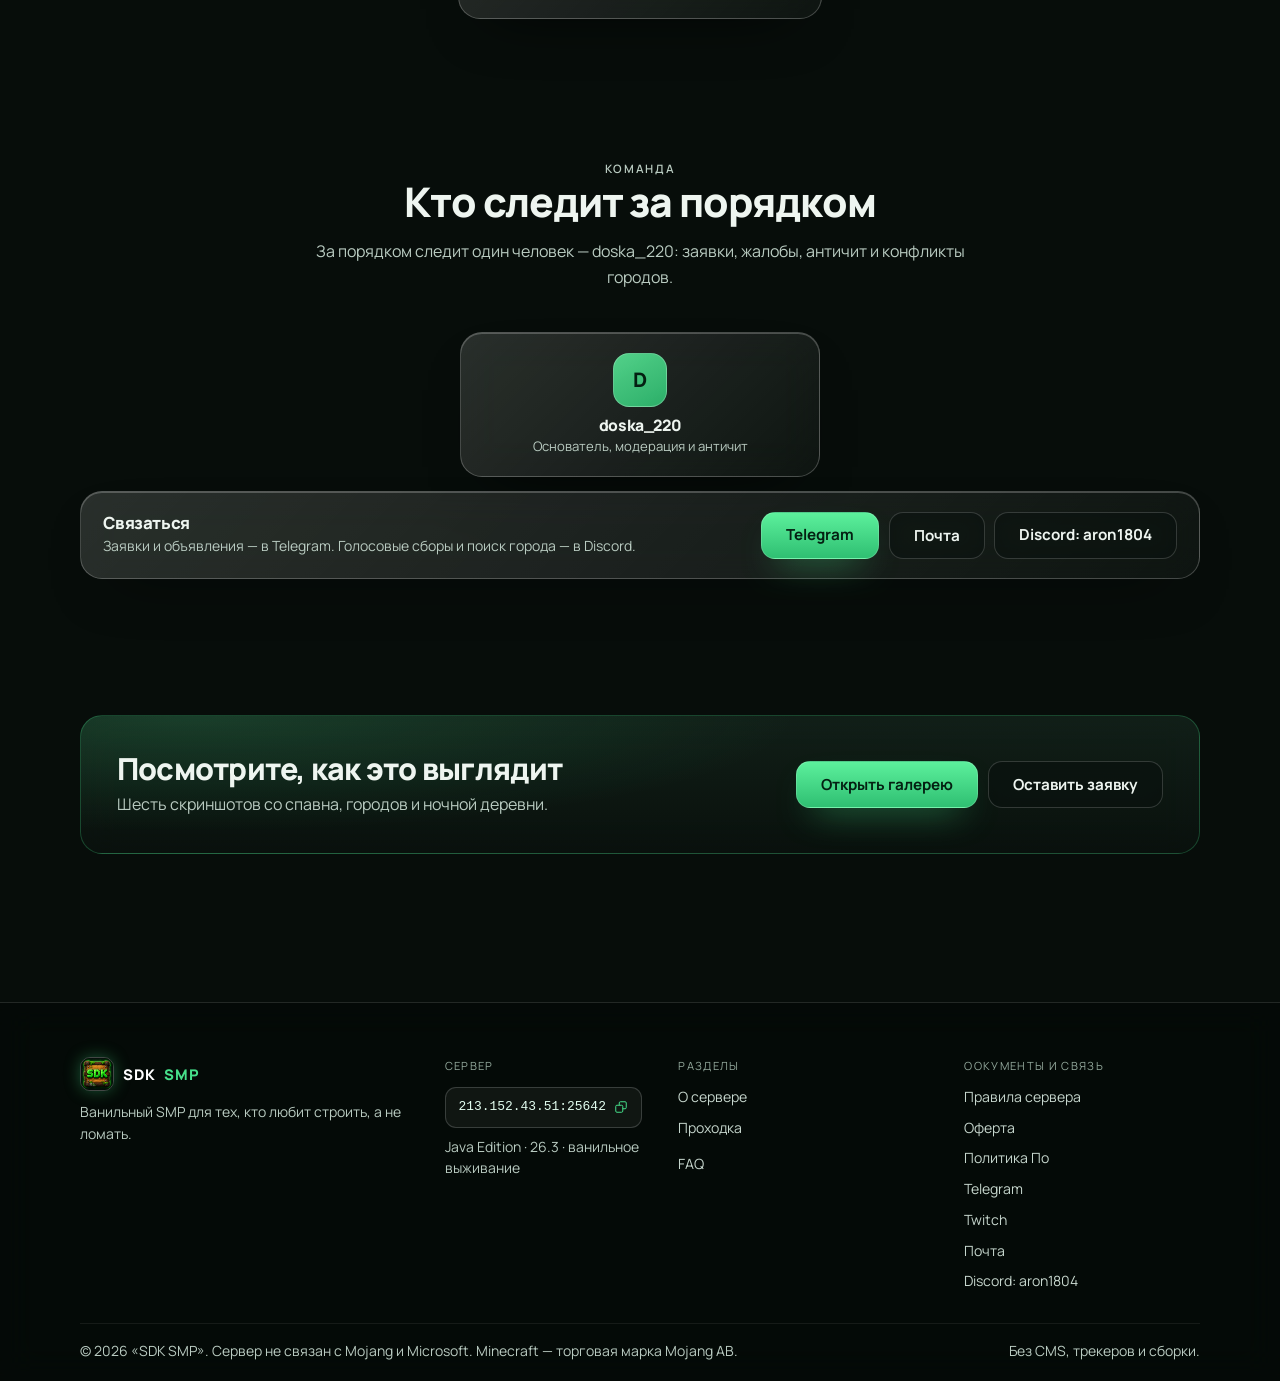
==== commit 0ae17468: "Add files via upload" ====
--- a/about.html
+++ b/about.html
@@ -36,12 +36,12 @@
       <a href="about.html" class="is-active" aria-current="page">О сервере</a>
       <a href="gallery.html">Галерея</a>
       <a href="join.html">Проходка</a>
-      <a href="store.html">Магазин</a>
+      
       <a href="faq.html">FAQ</a>
     </nav>
     <div class="top__act">
       <button class="btn btn--dark btn--sm head-ip" type="button" data-copy-ip aria-label="Скопировать IP сервера"><svg viewBox="0 0 24 24" width="15" height="15" aria-hidden="true"><path d="M9 9V5a2 2 0 0 1 2-2h8a2 2 0 0 1 2 2v8a2 2 0 0 1-2 2h-4M3 11a2 2 0 0 1 2-2h8a2 2 0 0 1 2 2v8a2 2 0 0 1-2 2H5a2 2 0 0 1-2-2z" fill="none" stroke="currentColor" stroke-width="1.7" stroke-linejoin="round"/></svg><span>IP</span></button>
-      <a class="btn btn--green btn--sm" href="#" data-link="telegram">Telegram</a>
+      <a class="btn btn--green btn--sm" href="#" data-link="twitch">Twitch</a>
       <button class="burger" type="button" aria-expanded="false" aria-controls="menu" aria-label="Открыть меню"><span></span><span></span><span></span></button>
     </div>
   </div>
@@ -62,10 +62,10 @@
         <div data-reveal>
           <p>Ванильное выживание без модов и кастомных предметов: только механики Java Edition. Ресурсы добываются руками, постройки остаются на карте, а экономику делают сами игроки.</p>
           <p>Мир запущен в сентябре 2026 года; с тех пор вайпов почти не было — они возможны, но очень редко и всегда с предупреждением. Спавн — общая территория: там нельзя строить вплотную к площади, ставить ловушки и забирать чужие вещи из сундуков новичков.</p>
-          <p>За спавна расходятся дороги в три биома: ельник, замёрзшее озеро и каменистые холмы. Дальше начинаются земли городов. Границы участков записываются в общий реестр, спорные случаи разбирает модератор по логам и скриншотам.</p>
+          <p>За спавна расходятся дороги в три биома: ельник, замёрзшее озеро и каменистые холмы. оальше начинаются земли городов. Границы участков записываются в общий реестр, спорные случаи разбирает модератор по логам и скриншотам.</p>
           <p>Торгуем напрямую: обмен ресурсами, сундуки и договорённости между городами. Администрация не продаёт ресурсы и не вмешивается в цены.</p>
           <p>Убивать без причины, забирать чужие ресурсы и воровать нельзя — это первое, о чём предупреждаем новых игроков. PvP — только по обоюдному согласию.</p>
-          <p>Мы не продаём ресурсы и снаряжение за реальные деньги. В магазине только проходка — разовый доступ к серверу. Привилегий, кейсов и ресурсов за деньги нет — это принципиальная позиция команды.</p>
+          <p>Доступ к серверу выдаётся на стриме: зайдите и попросите добавить. Привилегий, кейсов и ресурсов за деньги нет — это принципиальная позиция команды.</p>
         </div>
 
         <aside class="about__aside" data-reveal aria-label="Параметры сервера">
@@ -83,7 +83,7 @@
   <section class="section section--tight">
     <div class="shell">
       <div class="section__head" data-reveal>
-        <p class="eyebrow">Механики</p>
+        <p class="eyebrow">ыеханики</p>
         <h2>Что есть на сервере</h2>
       </div>
 
@@ -169,17 +169,18 @@
       <ul class="foot__links">
         <li><a href="about.html">О сервере</a></li>
         <li><a href="join.html">Проходка</a></li>
-        <li><a href="store.html">Магазин</a></li>
+        <li></li>
         <li><a href="faq.html">FAQ</a></li>
       </ul>
     </div>
     <div>
-      <p class="foot__t">Документы и связь</p>
+      <p class="foot__t">оокументы и связь</p>
       <ul class="foot__links">
         <li><a href="rules.html">Правила сервера</a></li>
         <li><a href="offer.html">Оферта</a></li>
-        <li><a href="privacy.html">Политика ПД</a></li>
-        <li><a href="https://t.me/aron1478">Telegram</a></li>
+        <li><a href="privacy.html">Политика По</a></li>
+        <li><a href="https://t.me/aron1478">Telegram</a></li>
+        <li><a href="https://www.twitch.tv/doska_220">Twitch</a></li>
         <li><button class="linklike" type="button" data-copy-text="aronnman1345@gmail.com">Почта</button></li>
         <li><button class="linklike" type="button" data-copy-text="aron1804">Discord: aron1804</button></li>
       </ul>
